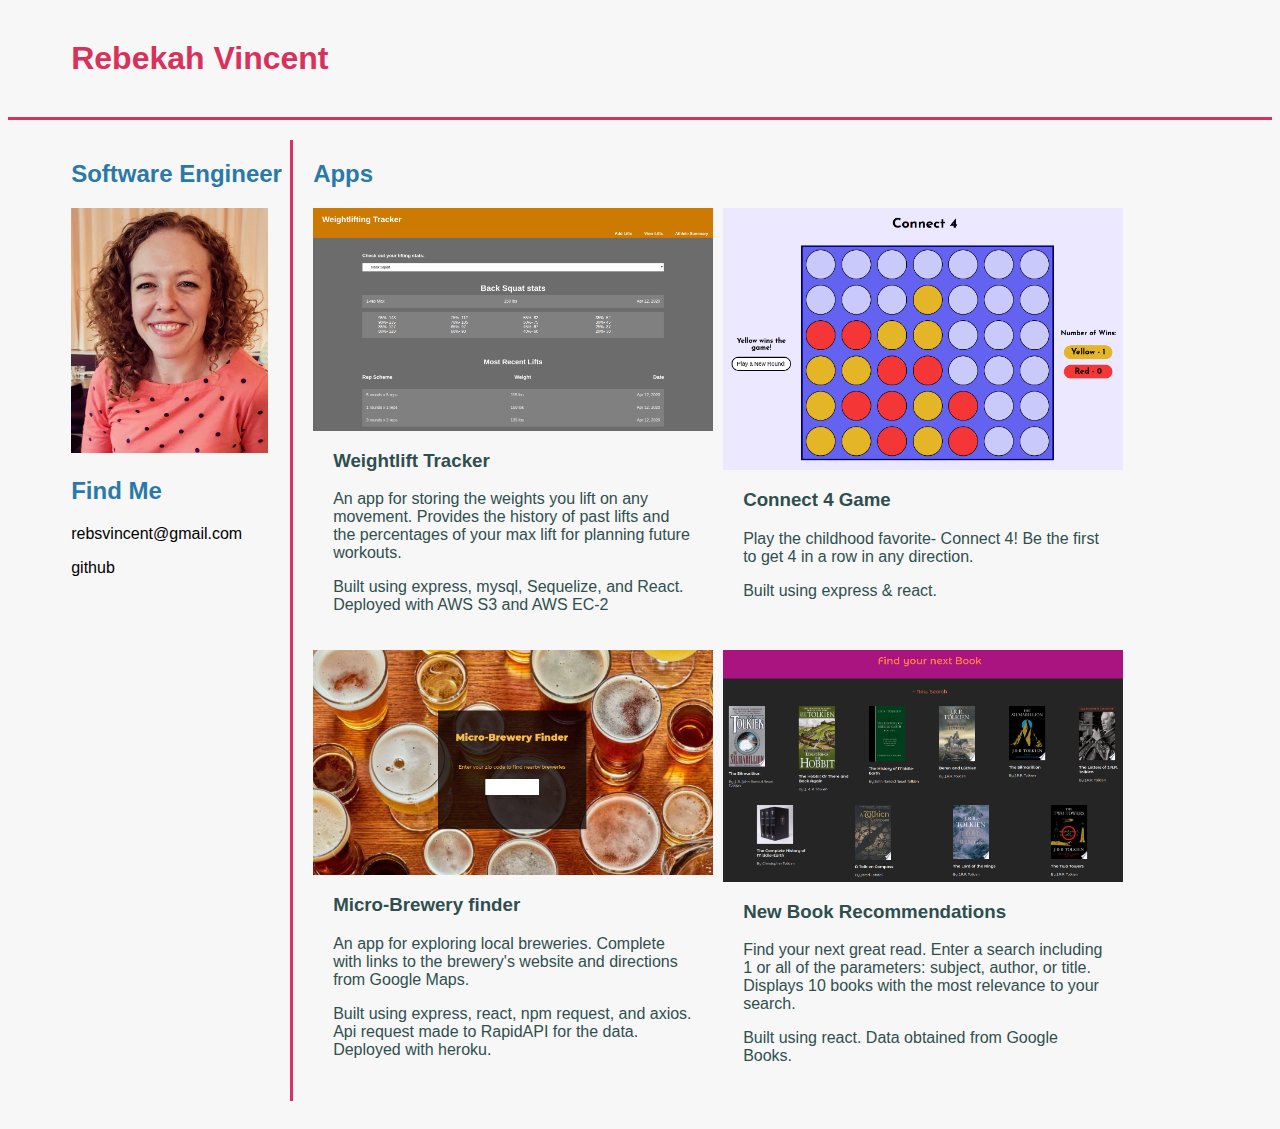
==== index.html @ 5efcfa1c "Add connect4 & book recommender" ====
<!DOCTYPE html>
<html>
  <head lang="en">
    <meta charset="utf-8">
    <title>Rebekah Vincent Portfolio</title>
    <link rel="stylesheet" href='app.css'>
    <link href="https://fonts.googleapis.com/css?family=Nunito+Sans:200,400,700&display=swap" rel="stylesheet">
  </head>
  <body>
    <nav>
      <h1>Rebekah Vincent</h1>
    </nav>
    <div id="main">
      <div id="about">
        <h2>Software Engineer</h2>
        <img src="./images/headshot.jpg" alt="headshot" id="headshot"/>
        <div>
          <h2>Find Me</h2>
          <p class="contact"><a href="mailto:rebsvincent@gmail.com">rebsvincent@gmail.com</a></p>
          <p class="contact"><a href="https://github.com/rebbyv" target="_blank">github</a></p>
        </div>
      </div>

      <div id="portfolio">
        <h2>Apps</h2>
        <div id="apps">
          <a href="http://ec2-18-219-29-122.us-east-2.compute.amazonaws.com:2000/" target="_blank">
            <span class="app">
              <img src="./images/weightlifting_tracker.png" alt="gym-tracker app" class="img">
              <div class="details"> 
                <h3>Weightlift Tracker</h3>
                <p>An app for storing the weights you lift on any movement. 
                  Provides the history  of past lifts and the percentages of 
                  your max lift for planning future workouts.</p>
                <p>Built using express, mysql, Sequelize, and React. 
                  Deployed with AWS S3 and AWS EC-2</p>
              </div>
            </span>
          </a>

          <a href="connect-4/index.html" target="_blank">
            <span class="app">
              <img src="./images/connect4.png" alt="Connect 4 game" class="img">
              <div class="details"> 
                <h3>Connect 4 Game</h3>
                <p>Play the childhood favorite- Connect 4! Be the first to get 4 in a row
                  in any direction.</p>
                <p>Built using express & react.</p>
              </div>
            </span>
          </a>

          <a href="https://peaceful-plains-51102.herokuapp.com/" target="_blank">
            <span class="app">
              <img src="./images/micro-brewery-finder.png" alt="micro-brewery finder app" class="img">
              <div class="details"> 
                <h3>Micro-Brewery finder</h3>
                <p>An app for exploring local breweries. Complete with links to the brewery's 
                  website and directions from Google Maps.</p>
                <p>Built using express, react, npm request, and axios. 
                  Api request made to RapidAPI for the data. Deployed with heroku.</p>
              </div>
            </span>
          </a>

          <a href="book-finder/index.html" target="_blank">
            <span class="app">
              <img src="./images/book-finder.png" alt="book recommendation app" class="img">
              <div class="details"> 
                <h3>New Book Recommendations</h3>
                <p>Find your next great read. Enter a search including 1 or all of the parameters:
                  subject, author, or title. Displays 10 books with the most relevance to your search.
                </p>
                <p>Built using react. Data obtained from Google Books.</p>
              </div>
            </span>
          </a>


        </div>
      </div>
    </div>
  </body>
</html>
---- app.css ----
body {
  font-family:'NunitoSans',sans-serif;
  background-color: #f7f7f7;
  color: #0A2463;
  /* margin: auto;
  width: 75%; */
}

nav {
  border-bottom: 3px solid #D8315B;
}

h1 {
  color: #D8315B;
  font-size: 2em;
  margin: auto;
  width: 90%;
  padding: 20px;
  margin-top: 20px;
  margin-bottom: 20px;
}

h2 {
  margin-bottom: 20px;
  color: #2a79a7;
}

#main {
  display: flex;
  flex-direction: row;
  margin: auto;
  width: 90%;
}

#about {
  margin: 20px 0px;
  width: 20%;
  border-right: 3px solid #D83168
}

#headshot {
  width: 90%;
}

#portfolio {
  margin: 20px;
  width: 80%;
  display: flex;
  flex-direction: column;
}

a {
  color: black;
  text-decoration: none;
}
.contact:hover {
  font-size: larger;
}

#apps {
  display: flex;
  flex-flow: wrap;
}

.app {
  margin: 0px 10px 20px 0px;
  width: 400px;
  display: flex;
  flex-direction: column;
}

.app:hover {
  box-shadow: 10px 10px 5px rgb(201, 201, 201);
}

.img {
  width: 100%;
}

.details {
  width: 90%;
  margin: auto;
  color: darkslategray;
}
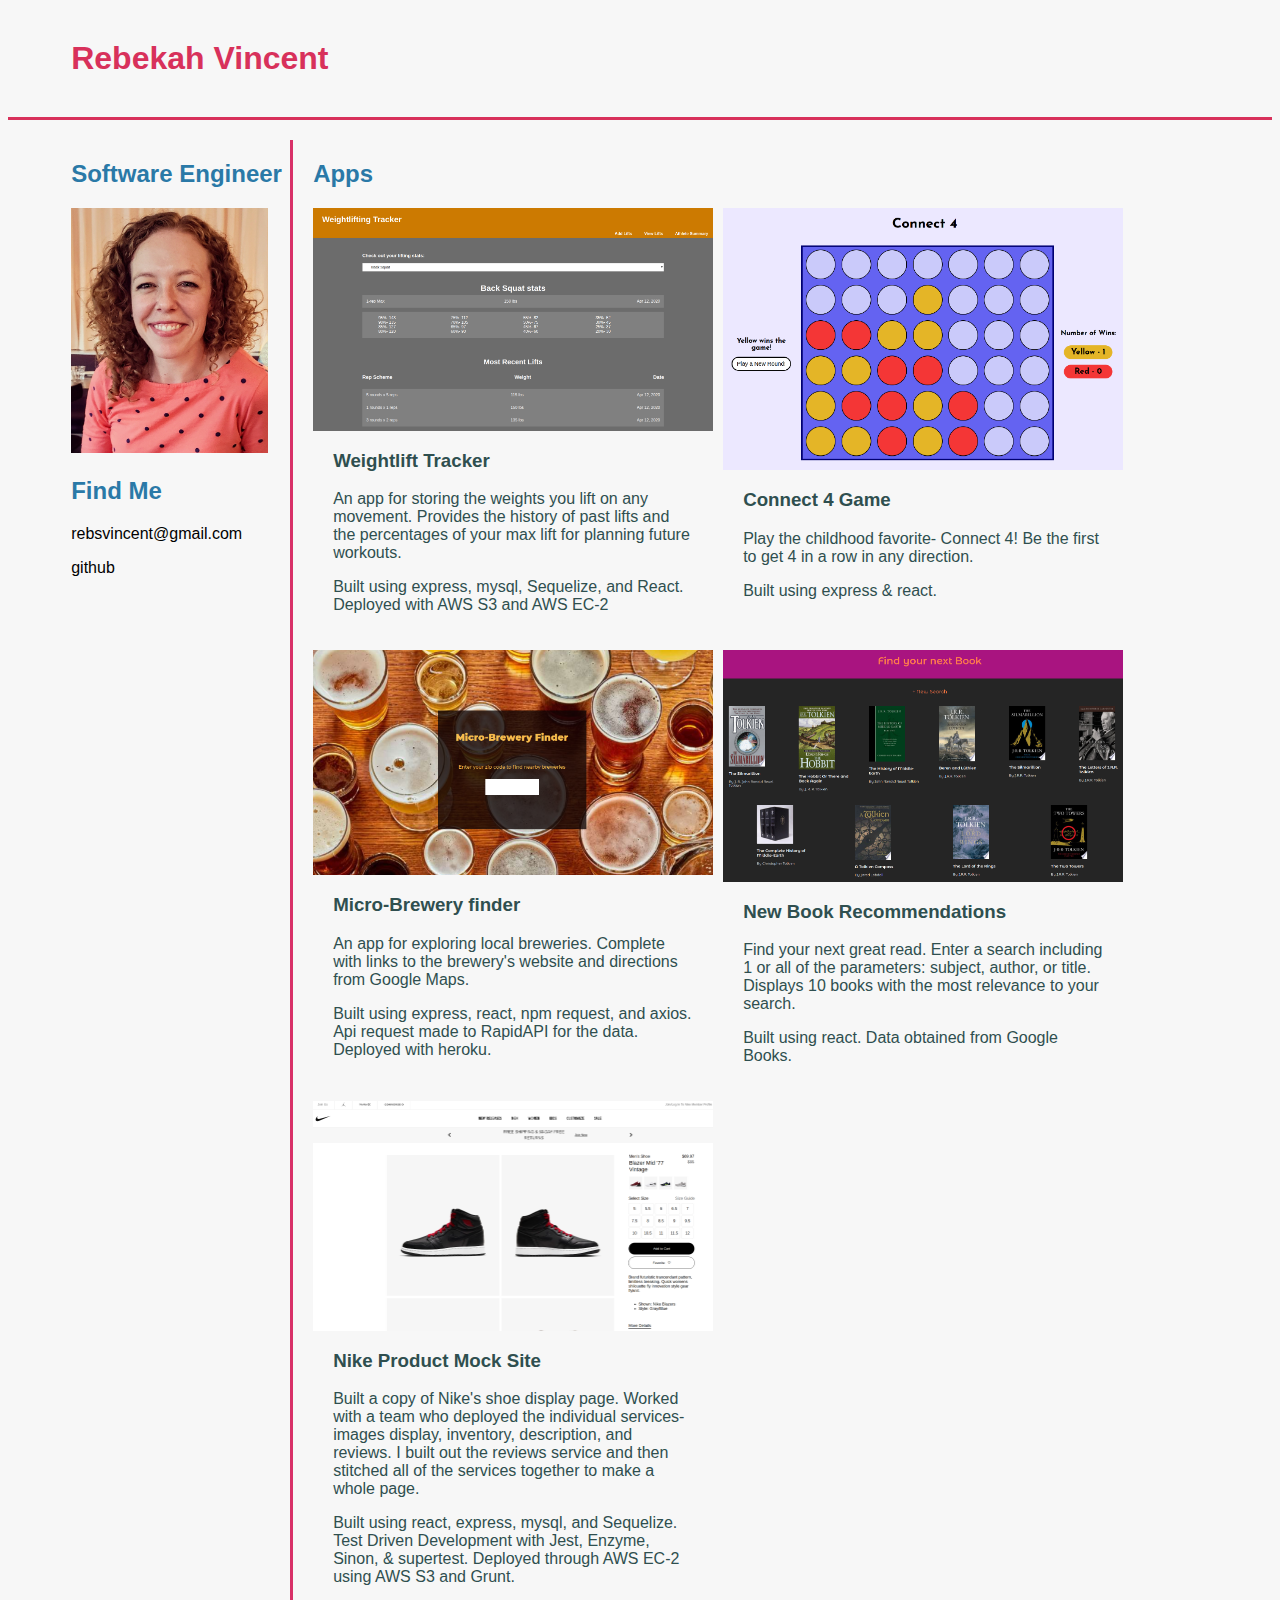
==== commit 80317ef4: "Added nike mock site" ====
--- a/index.html
+++ b/index.html
@@ -76,6 +76,22 @@
             </span>
           </a>
 
+          <a href="http://ec2-18-219-106-183.us-east-2.compute.amazonaws.com:1234/?=36" target="_blank">
+            <span class="app">
+              <img src="./images/nike-mock.png" alt="mock up of Nike's product page" class="img">
+              <div class="details"> 
+                <h3>Nike Product Mock Site</h3>
+                <p>Built a copy of Nike's shoe display page. Worked with a team who deployed the individual services- 
+                  images display, inventory, description, and reviews. I built out the reviews service and then 
+                  stitched all of the services together to make a whole page.
+                </p>
+                <p>Built using react, express, mysql, and Sequelize. Test Driven Development with Jest, Enzyme, 
+                  Sinon, & supertest. Deployed through AWS EC-2 using AWS S3 and Grunt.
+                </p>
+              </div>
+            </span>
+          </a>
+
 
         </div>
       </div>
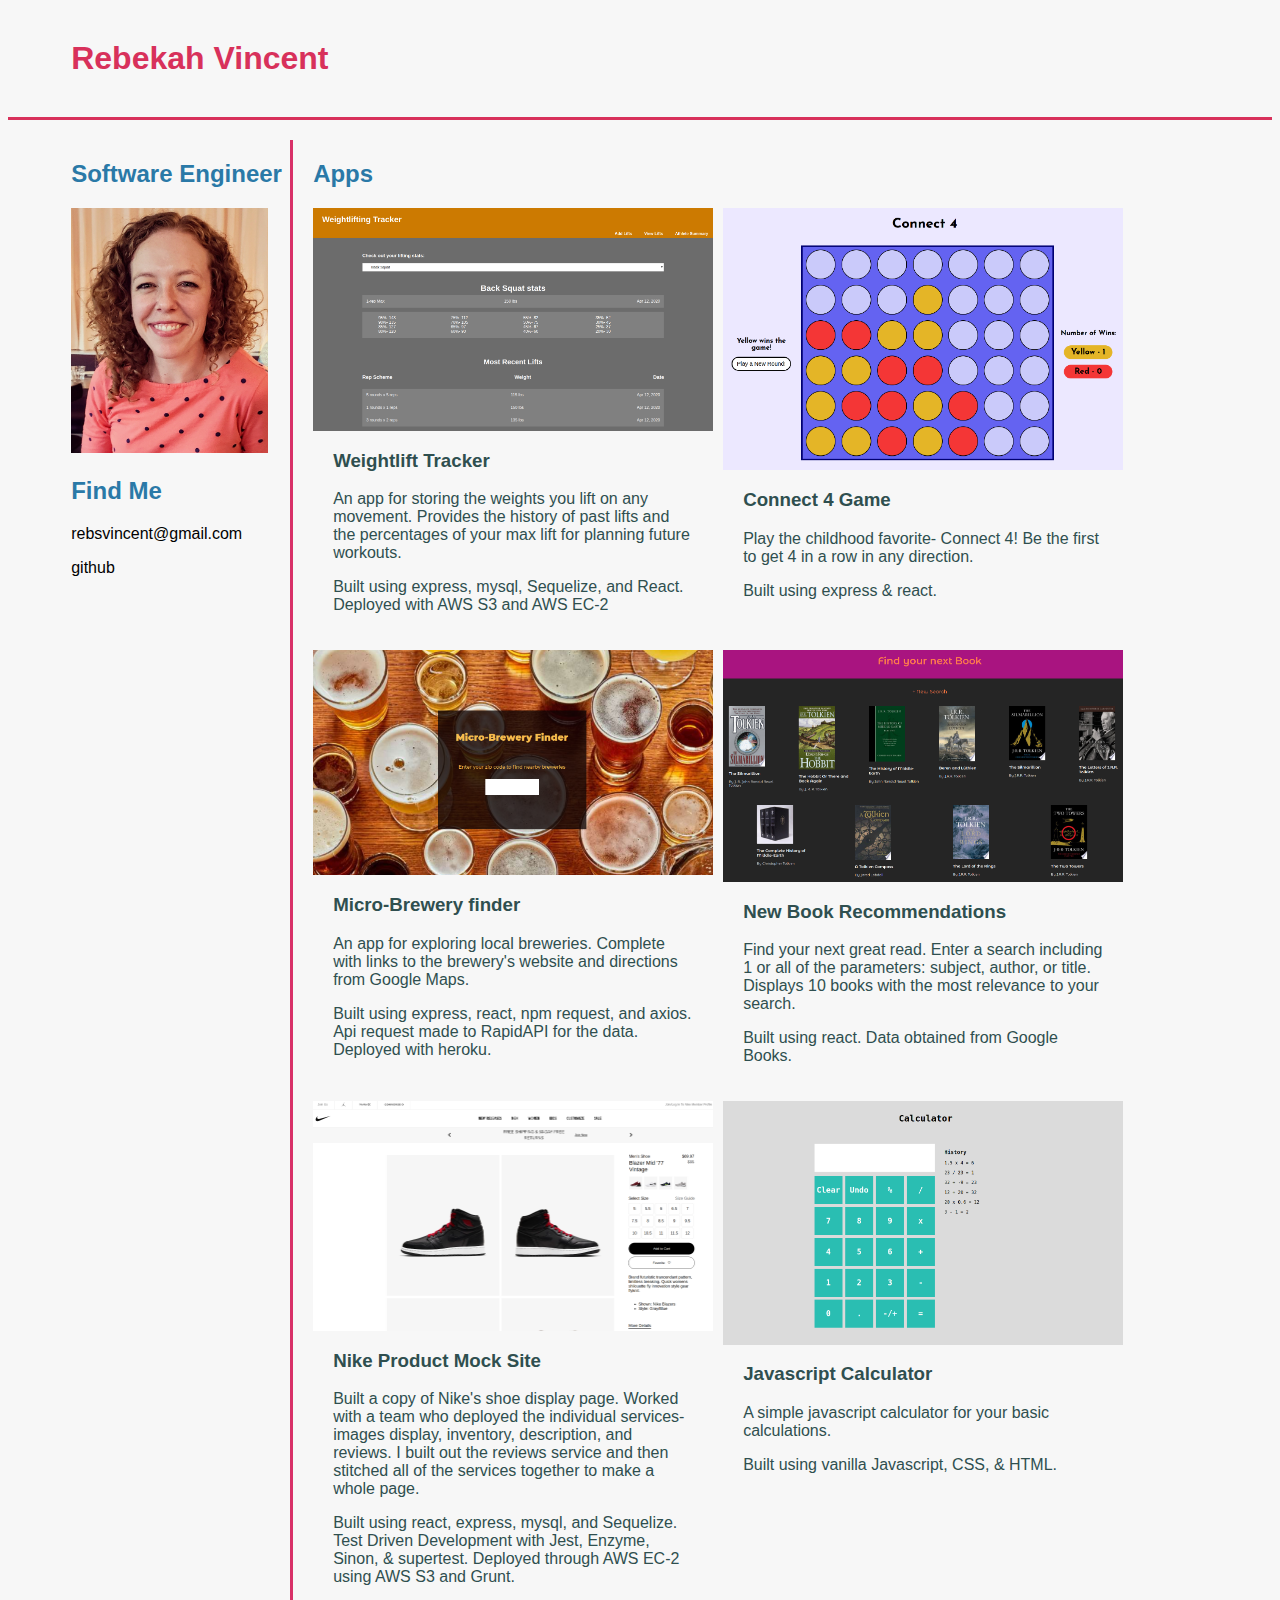
==== commit 1f385416: "Add calculator" ====
--- a/index.html
+++ b/index.html
@@ -92,6 +92,18 @@
             </span>
           </a>
 
+          <a href="calculator/index.html" target="_blank">
+            <span class="app">
+              <img src="./images/calculator.png" alt="calculator" class="img">
+              <div class="details"> 
+                <h3>Javascript Calculator</h3>
+                <p>A simple javascript calculator for your basic calculations.
+                </p>
+                <p>Built using vanilla Javascript, CSS, & HTML. </p>
+              </div>
+            </span>
+          </a>
+
 
         </div>
       </div>
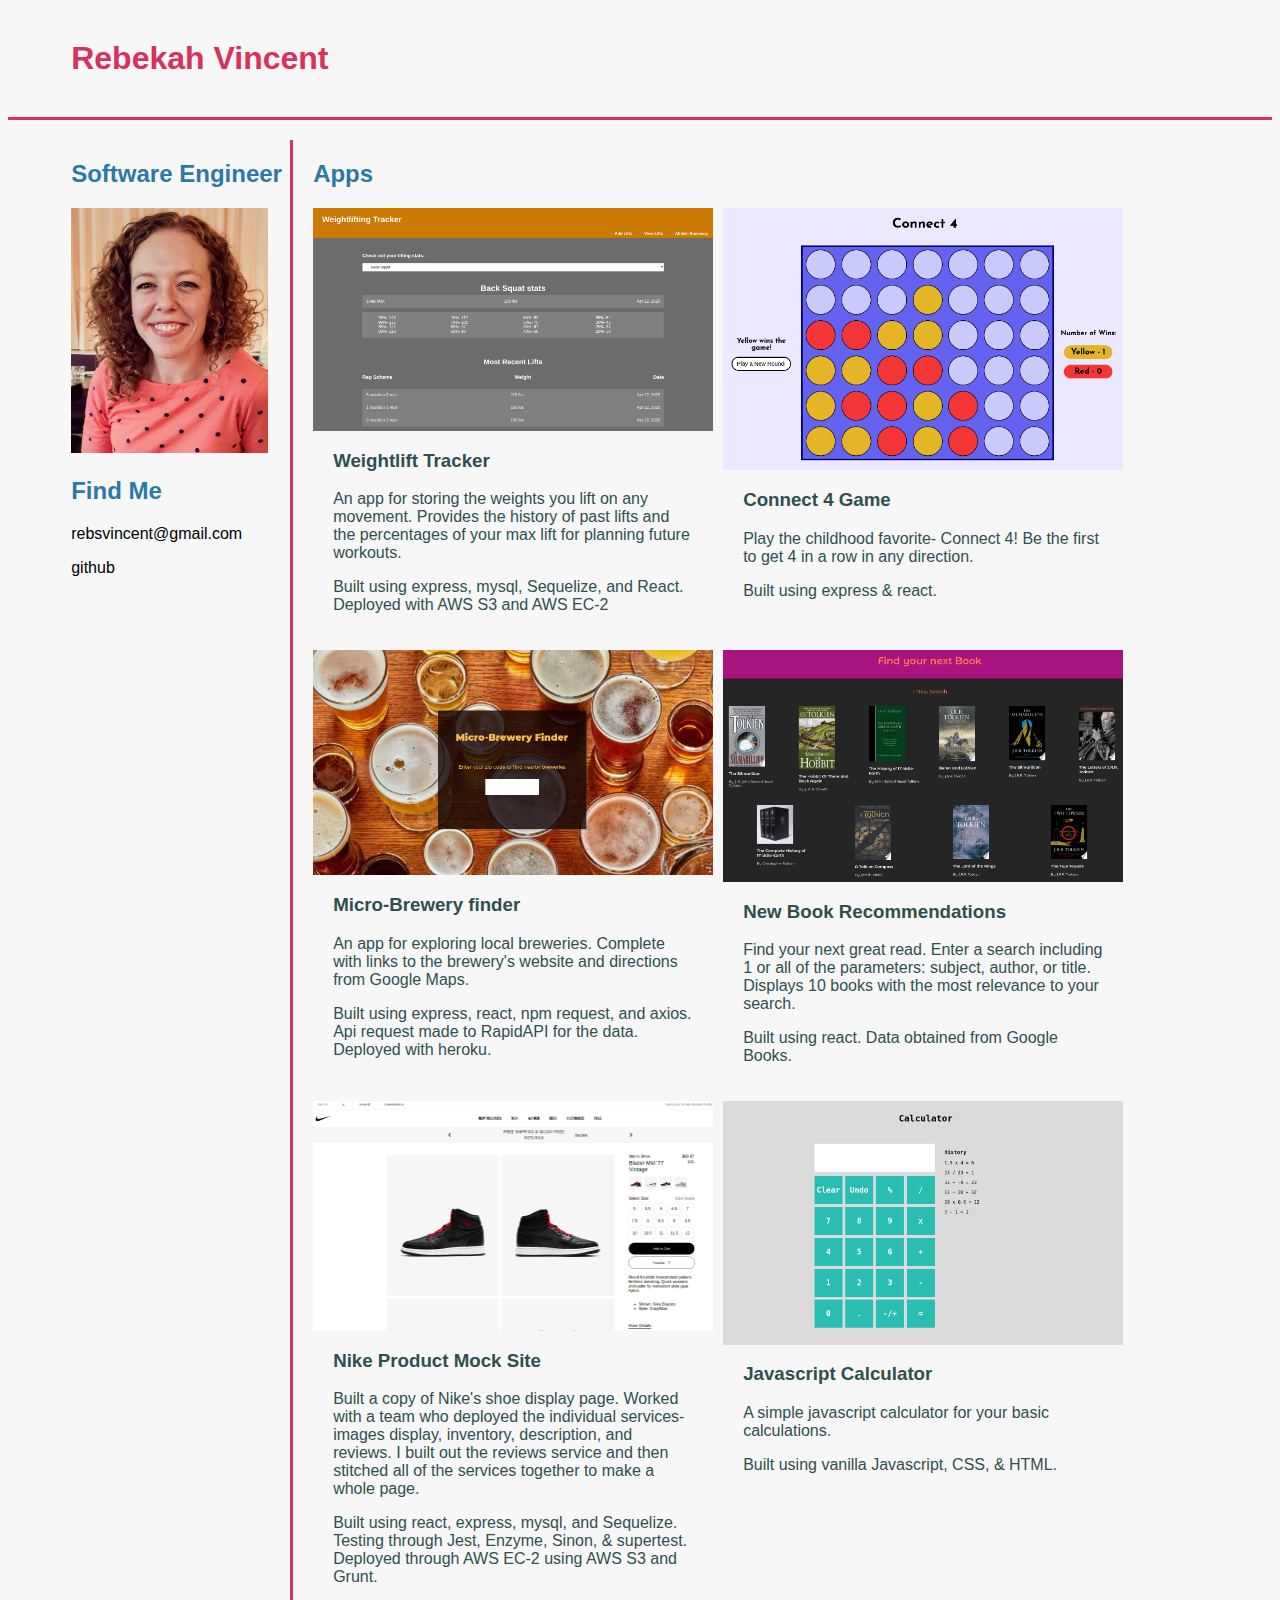
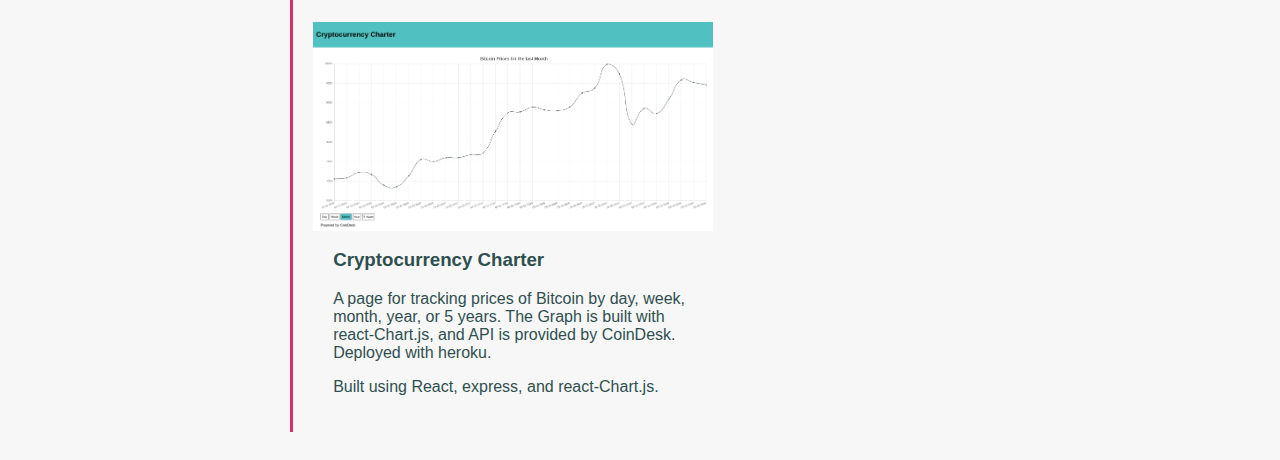
==== commit 20c1ff34: "Add crypto graph" ====
--- a/index.html
+++ b/index.html
@@ -85,7 +85,7 @@
                   images display, inventory, description, and reviews. I built out the reviews service and then 
                   stitched all of the services together to make a whole page.
                 </p>
-                <p>Built using react, express, mysql, and Sequelize. Test Driven Development with Jest, Enzyme, 
+                <p>Built using react, express, mysql, and Sequelize. Testing through Jest, Enzyme, 
                   Sinon, & supertest. Deployed through AWS EC-2 using AWS S3 and Grunt.
                 </p>
               </div>
@@ -104,6 +104,19 @@
             </span>
           </a>
 
+          <a href="https://crypto-graph.herokuapp.com/" target="_blank">
+            <span class="app">
+              <img src="./images/crypto_page.png" alt="Cryptocurrency Charter" class="img">
+              <div class="details"> 
+                <h3>Cryptocurrency Charter</h3>
+                <p>A page for tracking prices of Bitcoin by day, week, month, year, or 5 years. The Graph is built with react-Chart.js,
+                  and API is provided by CoinDesk. Deployed with heroku.
+                </p>
+                <p>Built using React, express, and react-Chart.js.</p>
+              </div>
+            </span>
+          </a>
+
 
         </div>
       </div>
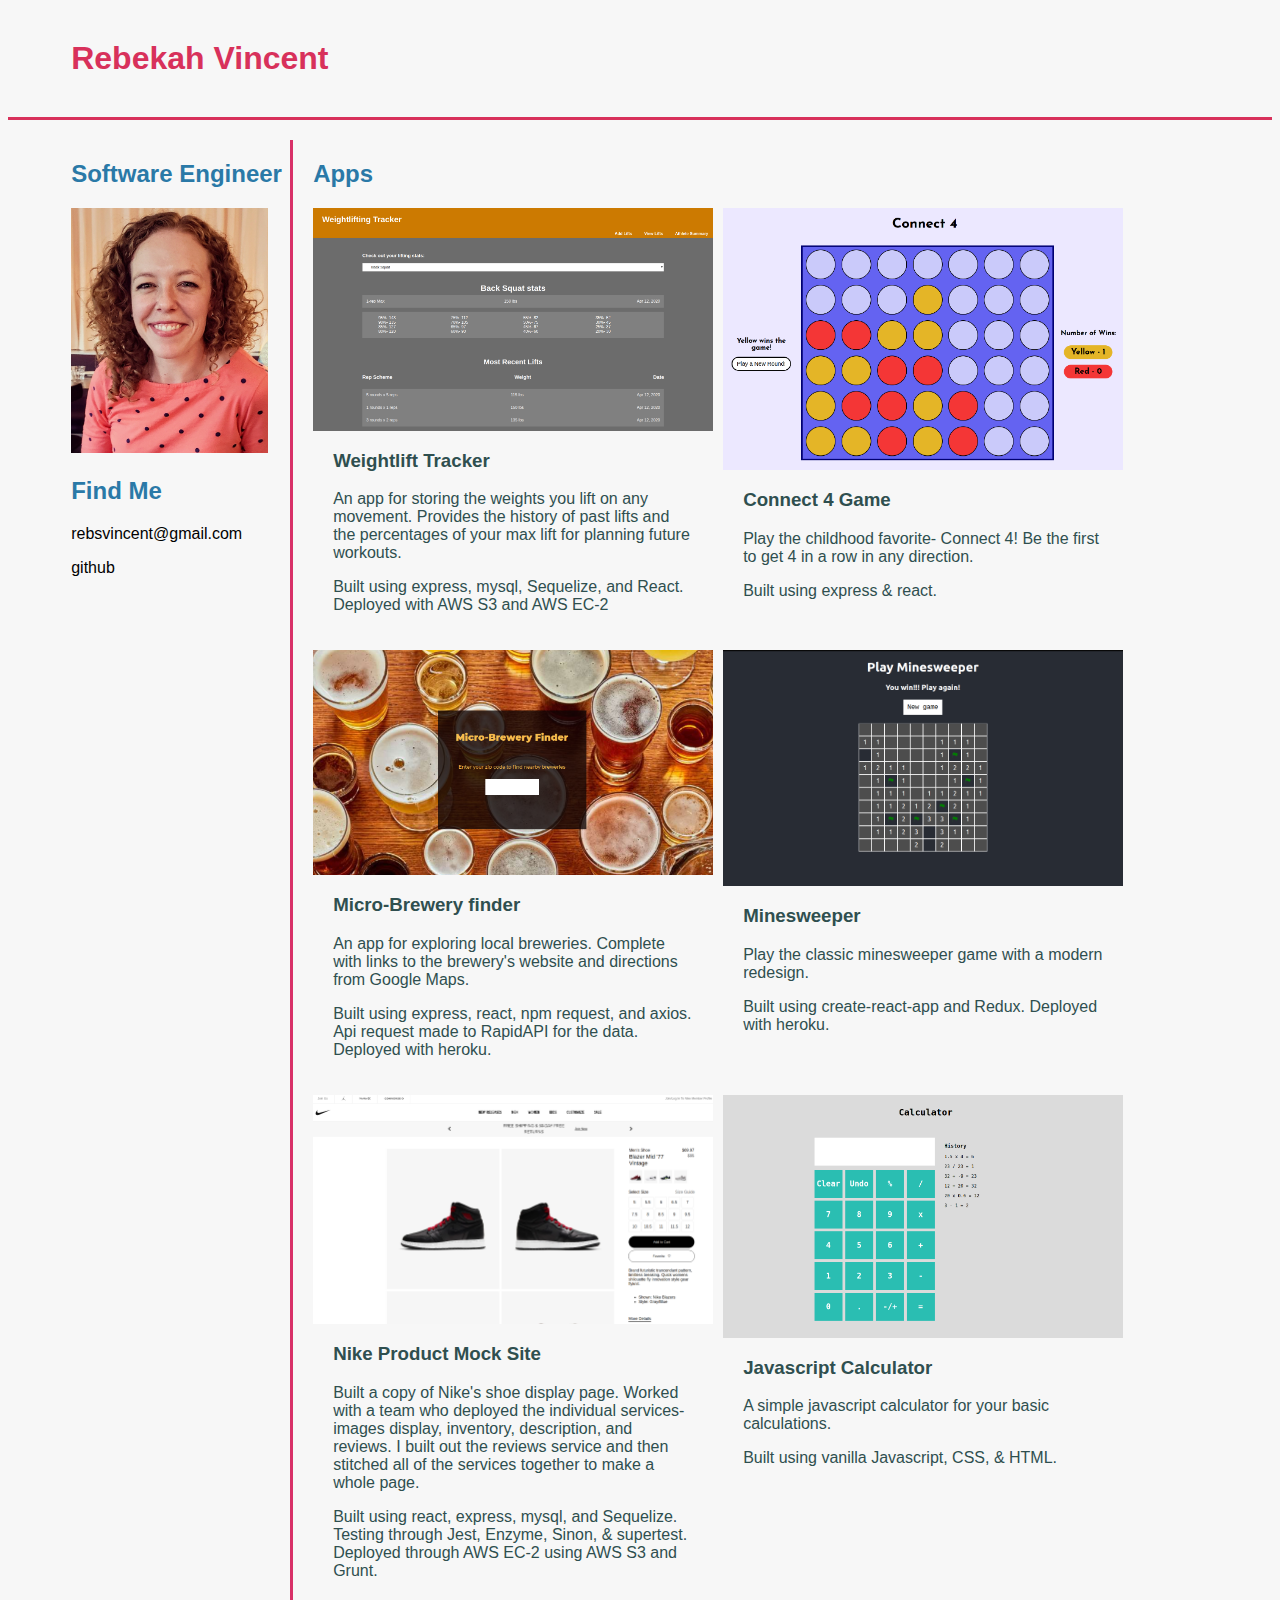
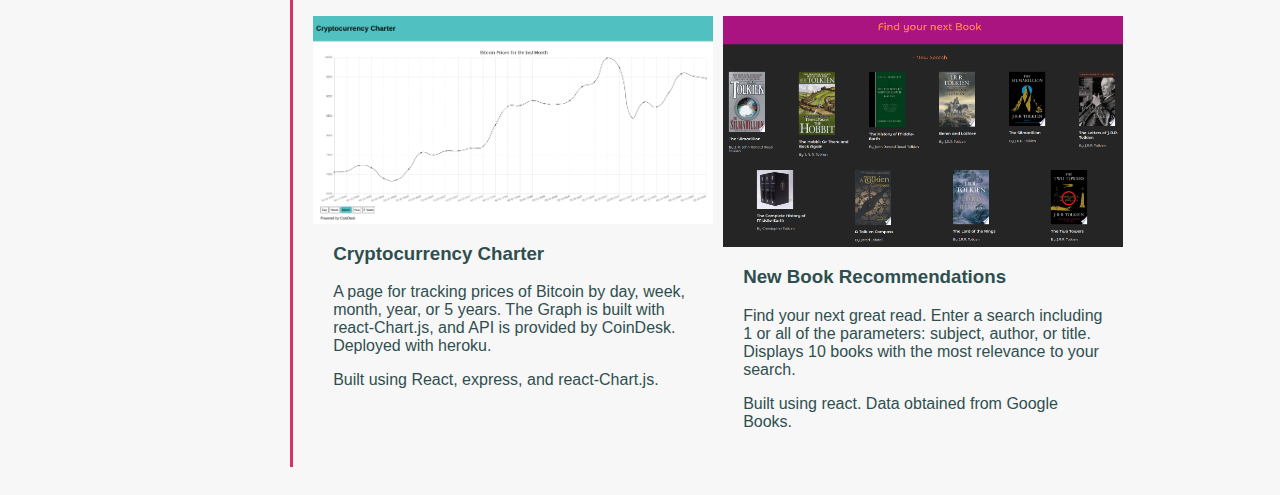
==== commit 47edab73: "Add minesweeper" ====
--- a/index.html
+++ b/index.html
@@ -63,15 +63,14 @@
             </span>
           </a>
 
-          <a href="book-finder/index.html" target="_blank">
+          <a href="https://minesweeper-by-rebbyv.herokuapp.com/" target="_blank">
             <span class="app">
-              <img src="./images/book-finder.png" alt="book recommendation app" class="img">
+              <img src="./images/minesweeper.png" alt="bminesweeper game" class="img">
               <div class="details"> 
-                <h3>New Book Recommendations</h3>
-                <p>Find your next great read. Enter a search including 1 or all of the parameters:
-                  subject, author, or title. Displays 10 books with the most relevance to your search.
+                <h3>Minesweeper</h3>
+                <p>Play the classic minesweeper game with a modern redesign.
                 </p>
-                <p>Built using react. Data obtained from Google Books.</p>
+                <p>Built using create-react-app and Redux. Deployed with heroku.</p>
               </div>
             </span>
           </a>
@@ -117,6 +116,18 @@
             </span>
           </a>
 
+          <a href="book-finder/index.html" target="_blank">
+            <span class="app">
+              <img src="./images/book-finder.png" alt="book recommendation app" class="img">
+              <div class="details"> 
+                <h3>New Book Recommendations</h3>
+                <p>Find your next great read. Enter a search including 1 or all of the parameters:
+                  subject, author, or title. Displays 10 books with the most relevance to your search.
+                </p>
+                <p>Built using react. Data obtained from Google Books.</p>
+              </div>
+            </span>
+          </a>
 
         </div>
       </div>
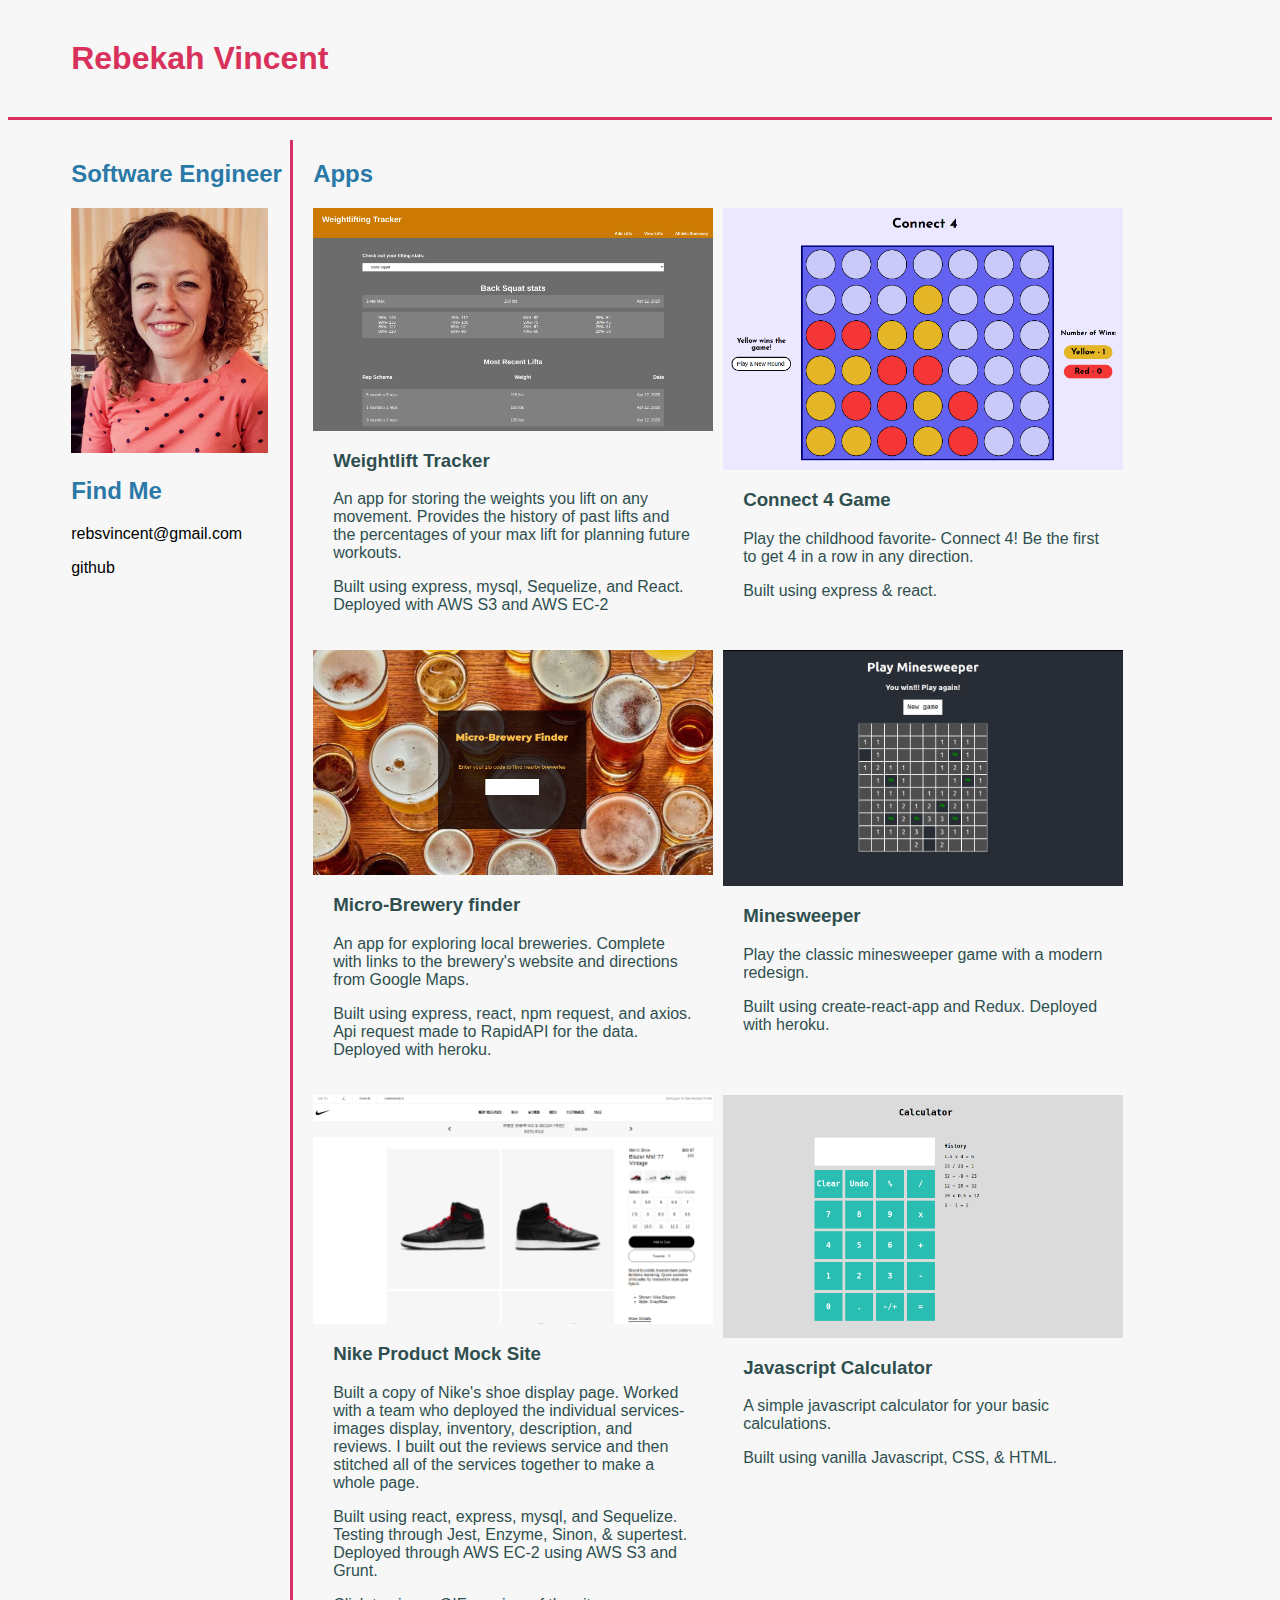
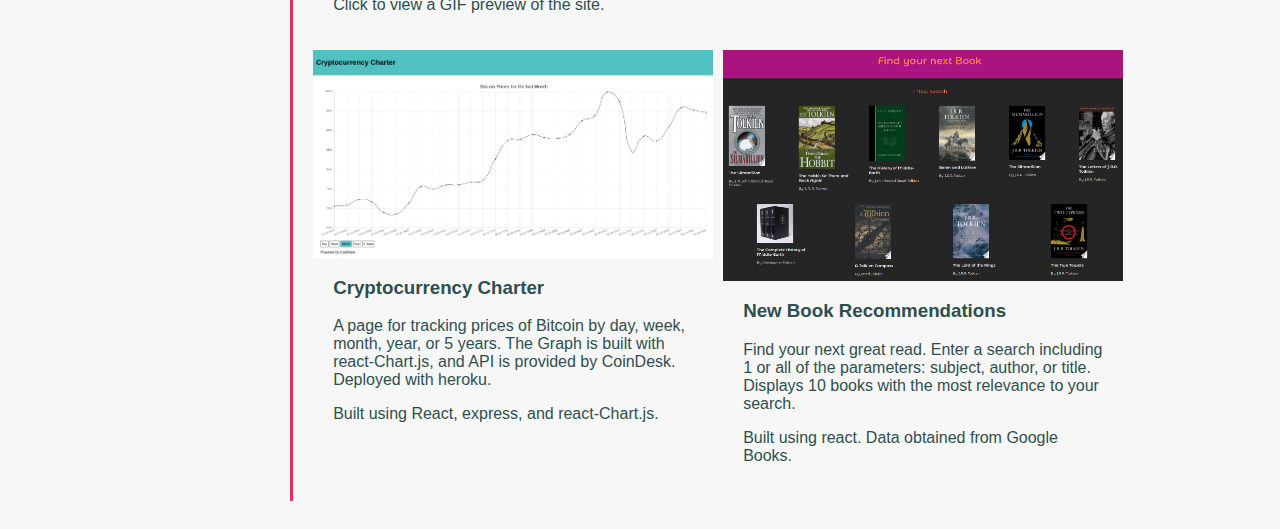
==== commit ee232142: "Update Nike site to GIF preview" ====
--- a/index.html
+++ b/index.html
@@ -24,7 +24,7 @@
       <div id="portfolio">
         <h2>Apps</h2>
         <div id="apps">
-          <a href="http://ec2-18-219-29-122.us-east-2.compute.amazonaws.com:2000/" target="_blank">
+          <a href="http://3.17.60.246:2000/" target="_blank">
             <span class="app">
               <img src="./images/weightlifting_tracker.png" alt="gym-tracker app" class="img">
               <div class="details"> 
@@ -75,7 +75,8 @@
             </span>
           </a>
 
-          <a href="http://ec2-18-219-106-183.us-east-2.compute.amazonaws.com:1234/?=36" target="_blank">
+          <!-- <a href="http://18.191.213.19:1234/?=36" target="_blank"> -->
+          <a href="Nike/index.html">
             <span class="app">
               <img src="./images/nike-mock.png" alt="mock up of Nike's product page" class="img">
               <div class="details"> 
@@ -86,6 +87,8 @@
                 </p>
                 <p>Built using react, express, mysql, and Sequelize. Testing through Jest, Enzyme, 
                   Sinon, & supertest. Deployed through AWS EC-2 using AWS S3 and Grunt.
+                </p>
+                <p>Click to view a GIF preview of the site.
                 </p>
               </div>
             </span>
